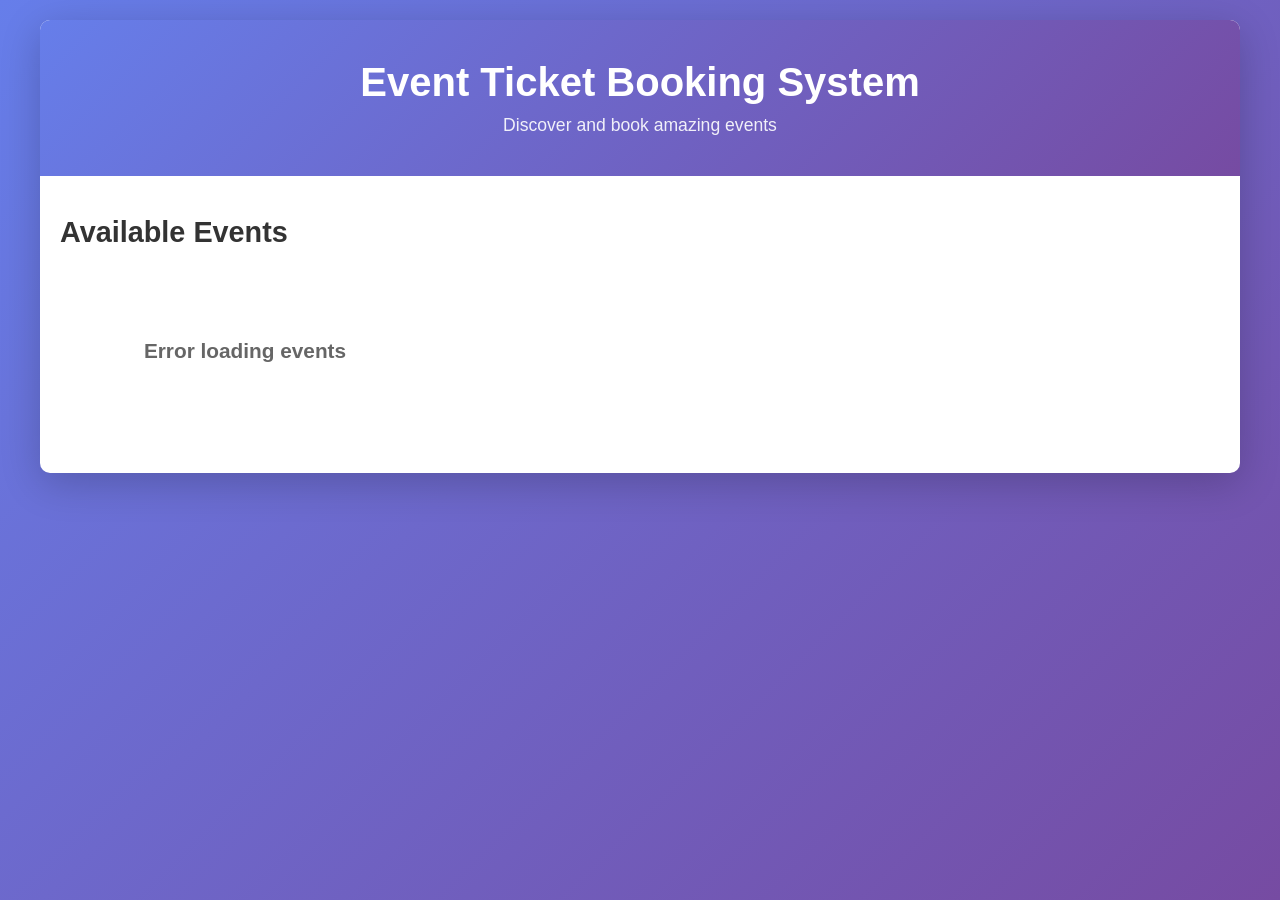
==== src/main/resources/static/index.html @ cb1bea50 "Not needed" ====
<!DOCTYPE html>
<html lang="en">
<head>
    <meta charset="UTF-8">
    <meta name="viewport" content="width=device-width, initial-scale=1.0">
    <title>Event Ticket Booking System</title>
    <link rel="stylesheet" href="styles.css">
</head>
<body>
    <div class="container">
        <header class="header">
            <h1>Event Ticket Booking System</h1>
            <p class="subtitle">Discover and book amazing events</p>
        </header>

<!--        <nav class="nav">-->
<!--            <button class="nav-btn active" onclick="showTab('events')">Events</button>-->
<!--            <button class="nav-btn" onclick="showTab('tickets')">Tickets</button>-->
<!--            <button class="nav-btn" onclick="showTab('bookings')">Bookings</button>-->
<!--        </nav>-->

        <!-- Events Section -->
        <section id="events" class="tab-content active">
            <h2>Available Events</h2>
            <div id="events-container" class="cards-grid">
                <div class="loader">Loading events...</div>
            </div>
        </section>

        <!-- Tickets Section -->
        <section id="tickets" class="tab-content" style="display: none;">
            <h2>All Tickets</h2>
            <div id="tickets-container" class="cards-grid">
                <div class="loader">Loading tickets...</div>
            </div>
        </section>

        <!-- Bookings Section -->
        <section id="bookings" class="tab-content" style="display: none;">
            <h2>Recent Bookings</h2>
            <div id="bookings-container" class="cards-grid">
                <div class="loader">Loading bookings...</div>
            </div>
        </section>
    </div>

    <script src="script.js"></script>
</body>
</html>
---- src/main/resources/static/styles.css ----
* {
    margin: 0;
    padding: 0;
    box-sizing: border-box;
}

body {
    font-family: 'Segoe UI', Tahoma, Geneva, Verdana, sans-serif;
    background: linear-gradient(135deg, #667eea 0%, #764ba2 100%);
    min-height: 100vh;
    padding: 20px;
}

.container {
    max-width: 1200px;
    margin: 0 auto;
    background: white;
    border-radius: 10px;
    box-shadow: 0 10px 40px rgba(0, 0, 0, 0.2);
    overflow: hidden;
}

.header {
    background: linear-gradient(135deg, #667eea 0%, #764ba2 100%);
    color: white;
    padding: 40px 20px;
    text-align: center;
}

.header h1 {
    font-size: 2.5em;
    margin-bottom: 10px;
    font-weight: 700;
}

.subtitle {
    font-size: 1.1em;
    opacity: 0.9;
}

.nav {
    display: flex;
    background: #f5f5f5;
    border-bottom: 1px solid #ddd;
    padding: 0;
    gap: 0;
}

.nav-btn {
    flex: 1;
    padding: 15px 20px;
    border: none;
    background: transparent;
    cursor: pointer;
    font-size: 1em;
    font-weight: 500;
    color: #666;
    border-bottom: 3px solid transparent;
    transition: all 0.3s ease;
}

.nav-btn:hover {
    background: #efefef;
}

.nav-btn.active {
    color: #667eea;
    border-bottom-color: #667eea;
    background: transparent;
}

.tab-content {
    padding: 40px 20px;
    animation: fadeIn 0.3s ease-in;
}

.tab-content h2 {
    color: #333;
    margin-bottom: 30px;
    font-size: 1.8em;
}

@keyframes fadeIn {
    from {
        opacity: 0;
    }
    to {
        opacity: 1;
    }
}

.cards-grid {
    display: grid;
    grid-template-columns: repeat(auto-fill, minmax(300px, 1fr));
    gap: 25px;
}

.card {
    padding: 20px;
    background: #f9f9f9;
    border: 1px solid #eee;
    border-radius: 8px;
    transition: all 0.3s ease;
    box-shadow: 0 2px 8px rgba(0, 0, 0, 0.1);
}

.card:hover {
    transform: translateY(-5px);
    box-shadow: 0 5px 20px rgba(0, 0, 0, 0.15);
    border-color: #667eea;
}

.card-header {
    display: flex;
    align-items: start;
    justify-content: space-between;
    margin-bottom: 15px;
}

.card-title {
    color: #333;
    font-size: 1.3em;
    font-weight: 600;
    margin-bottom: 5px;
    flex: 1;
}

.card-badge {
    display: inline-block;
    background: #667eea;
    color: white;
    padding: 4px 12px;
    border-radius: 20px;
    font-size: 0.85em;
    font-weight: 500;
    white-space: nowrap;
    margin-left: 10px;
}

.card-badge.available {
    background: #4caf50;
}

.card-badge.booked {
    background: #ff9800;
}

.card-badge.confirmed {
    background: #2196f3;
}

.card-description {
    color: #666;
    font-size: 0.95em;
    margin-bottom: 12px;
    line-height: 1.4;
}

.card-meta {
    display: flex;
    flex-direction: column;
    gap: 8px;
    margin-bottom: 15px;
    padding-top: 15px;
    border-top: 1px solid #eee;
}

.meta-item {
    display: flex;
    justify-content: space-between;
    font-size: 0.9em;
}

.meta-label {
    color: #999;
    font-weight: 500;
}

.meta-value {
    color: #333;
    font-weight: 600;
}

.price {
    font-size: 1.5em;
    color: #667eea;
    font-weight: 700;
    margin-top: 15px;
}

.location {
    color: #999;
    font-size: 0.9em;
    display: flex;
    align-items: center;
    gap: 5px;
}

.loader {
    text-align: center;
    padding: 40px;
    color: #999;
    font-size: 1.1em;
}

.empty-state {
    text-align: center;
    padding: 60px 20px;
    color: #999;
}

.empty-state h3 {
    font-size: 1.3em;
    margin-bottom: 10px;
    color: #666;
}

@media (max-width: 768px) {
    .header h1 {
        font-size: 1.8em;
    }

    .nav {
        flex-wrap: wrap;
    }

    .nav-btn {
        flex: 1 1 auto;
        min-width: 150px;
    }

    .cards-grid {
        grid-template-columns: 1fr;
    }

    .tab-content {
        padding: 20px;
    }
}
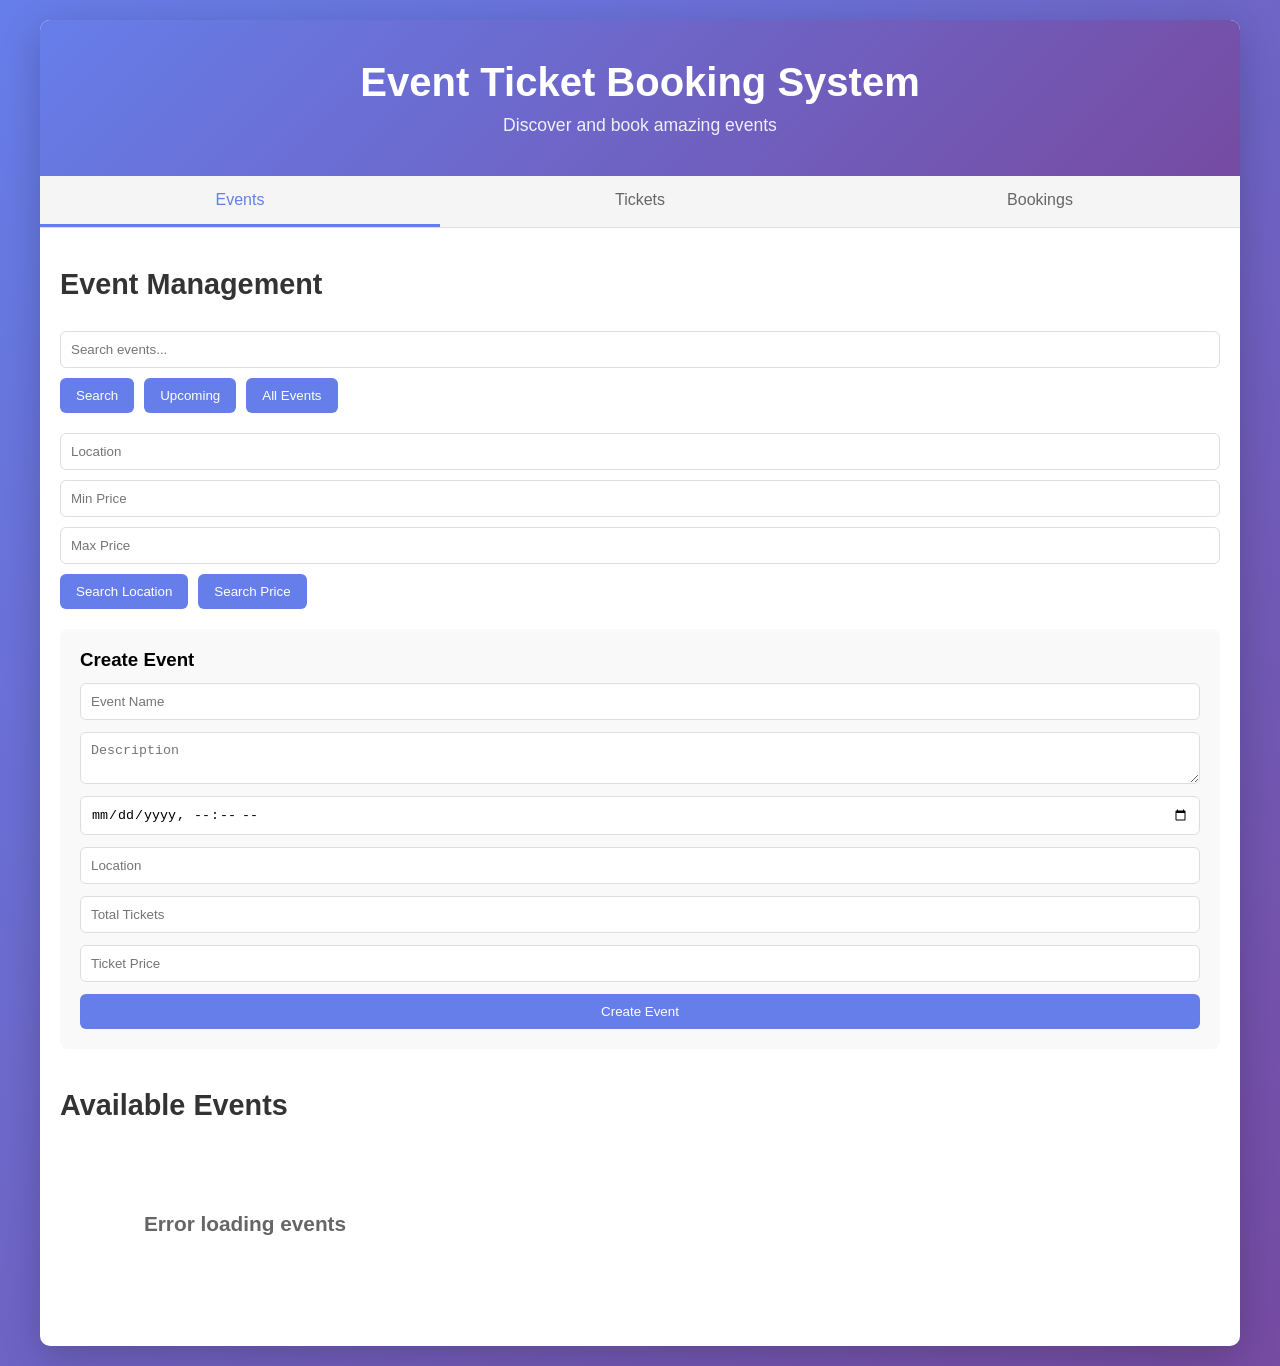
==== commit aa906626: "add event management UI for EventController testing" ====
--- a/src/main/resources/static/index.html
+++ b/src/main/resources/static/index.html
@@ -13,15 +13,57 @@
             <p class="subtitle">Discover and book amazing events</p>
         </header>
 
-<!--        <nav class="nav">-->
-<!--            <button class="nav-btn active" onclick="showTab('events')">Events</button>-->
-<!--            <button class="nav-btn" onclick="showTab('tickets')">Tickets</button>-->
-<!--            <button class="nav-btn" onclick="showTab('bookings')">Bookings</button>-->
-<!--        </nav>-->
+        <nav class="nav">
+            <button class="nav-btn active" onclick="showTab('events')">Events</button>
+            <button class="nav-btn" onclick="showTab('tickets')">Tickets</button>
+            <button class="nav-btn" onclick="showTab('bookings')">Bookings</button>
+        </nav>
 
         <!-- Events Section -->
+<!--        <section id="events" class="tab-content active">-->
+<!--            <h2>Available Events</h2>-->
+<!--            <div id="events-container" class="cards-grid">-->
+<!--                <div class="loader">Loading events...</div>-->
+<!--            </div>-->
+<!--        </section>-->
         <section id="events" class="tab-content active">
+
+            <h2>Event Management</h2>
+
+            <!-- Search Bar -->
+            <div class="controls">
+                <input type="text" id="keyword" placeholder="Search events..." />
+                <button onclick="searchEvents()">Search</button>
+                <button onclick="loadUpcomingEvents()">Upcoming</button>
+                <button onclick="loadEvents()">All Events</button>
+            </div>
+
+            <!-- Price Filter -->
+            <div class="controls">
+                <input type="text" id="locationSearch" placeholder="Location" />
+                <input type="number" id="minPrice" placeholder="Min Price" />
+                <input type="number" id="maxPrice" placeholder="Max Price" />
+
+                <button onclick="searchByLocation()">Search Location</button>
+                <button onclick="searchByPrice()">Search Price</button>
+            </div>
+
+            <!-- Create Event Form -->
+            <div class="form-container">
+                <h3>Create Event</h3>
+
+                <input type="text" id="eventName" placeholder="Event Name" />
+                <textarea id="eventDescription" placeholder="Description"></textarea>
+                <input type="datetime-local" id="eventDate" />
+                <input type="text" id="eventLocation" placeholder="Location" />
+                <input type="number" id="totalTickets" placeholder="Total Tickets" />
+                <input type="number" step="0.01" id="ticketPrice" placeholder="Ticket Price" />
+
+                <button onclick="createEvent()">Create Event</button>
+            </div>
+
             <h2>Available Events</h2>
+
             <div id="events-container" class="cards-grid">
                 <div class="loader">Loading events...</div>
             </div>
--- a/src/main/resources/static/styles.css
+++ b/src/main/resources/static/styles.css
@@ -238,3 +238,56 @@
     }
 }
 
+.controls {
+    display: flex;
+    gap: 10px;
+    margin-bottom: 20px;
+    flex-wrap: wrap;
+}
+
+.controls input,
+.form-container input,
+.form-container textarea {
+    padding: 10px;
+    border: 1px solid #ddd;
+    border-radius: 6px;
+    width: 100%;
+}
+
+.controls button,
+.form-container button,
+.card-actions button {
+    padding: 10px 16px;
+    border: none;
+    border-radius: 6px;
+    background: #667eea;
+    color: white;
+    cursor: pointer;
+    transition: 0.3s;
+}
+
+.controls button:hover,
+.form-container button:hover,
+.card-actions button:hover {
+    opacity: 0.9;
+}
+
+.form-container {
+    margin-bottom: 40px;
+    display: flex;
+    flex-direction: column;
+    gap: 12px;
+    background: #f9f9f9;
+    padding: 20px;
+    border-radius: 8px;
+}
+
+.card-actions {
+    display: flex;
+    gap: 10px;
+    margin-top: 15px;
+}
+
+.danger-btn {
+    background: #e53935 !important;
+}
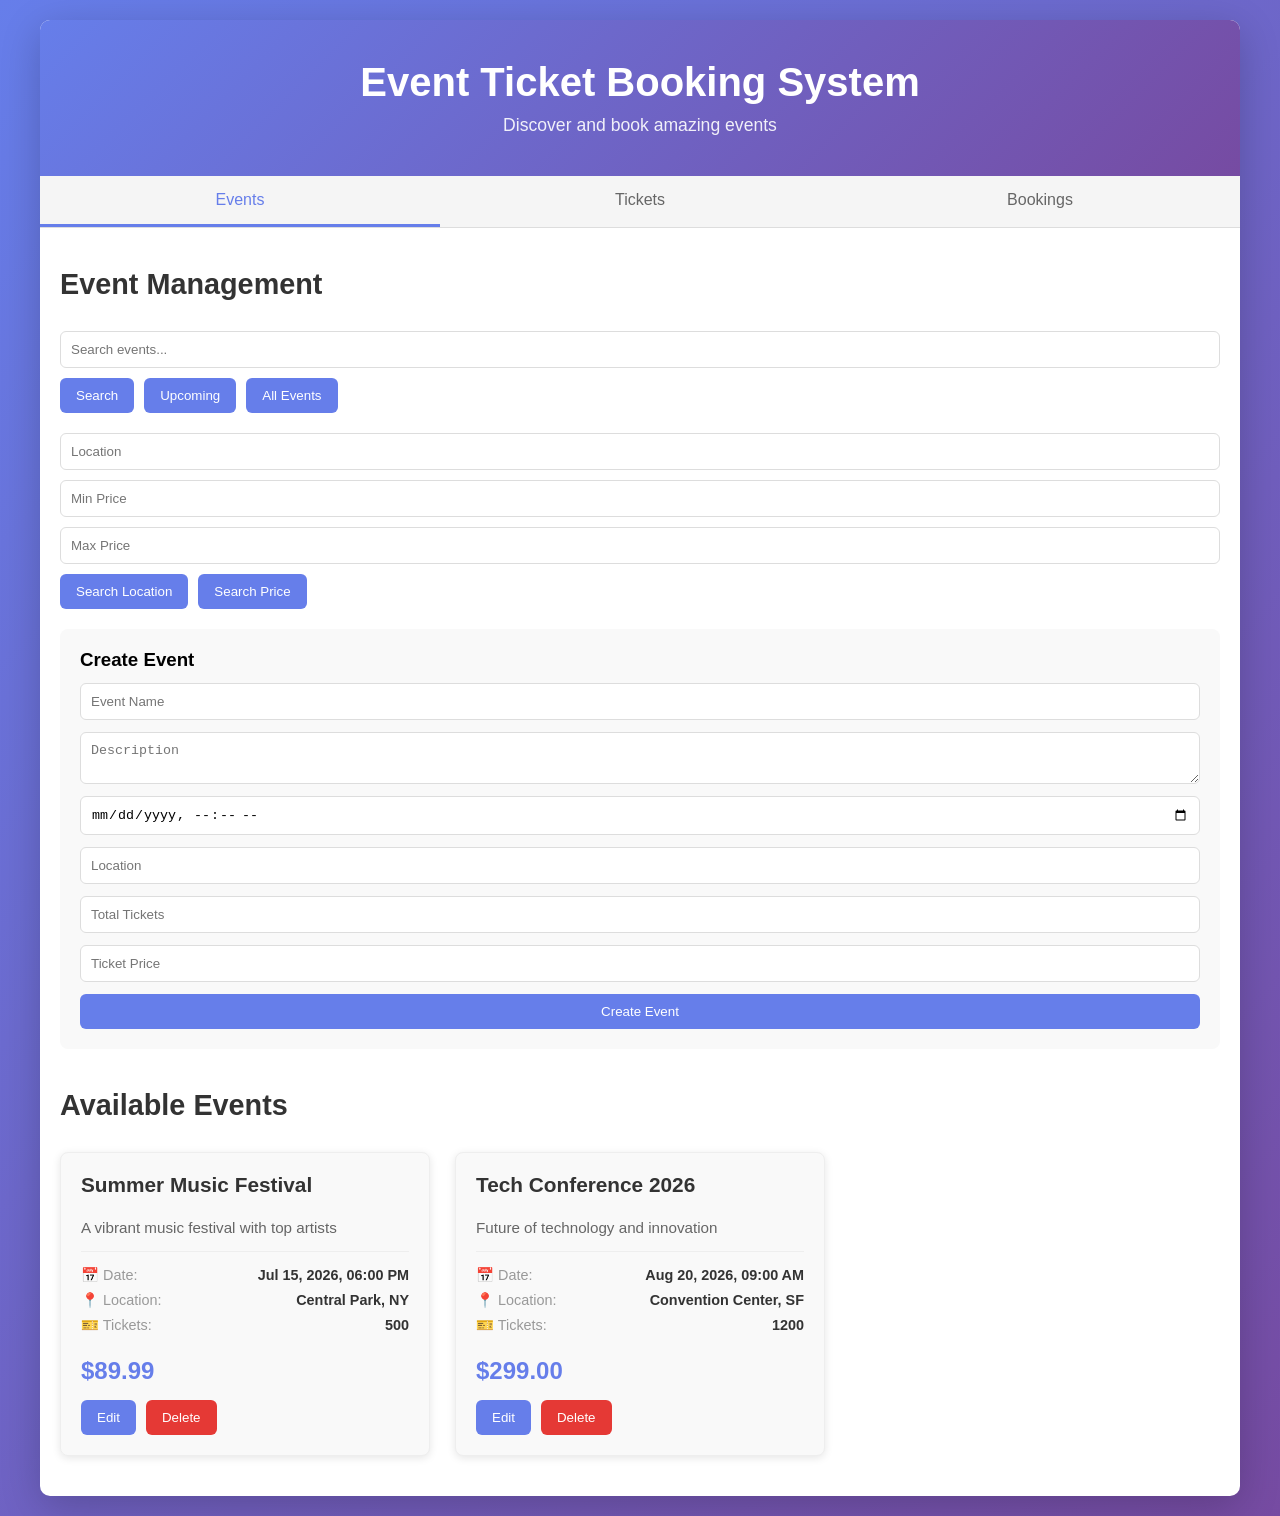
==== commit 97d5ded9: "display event after creation" ====
--- a/src/main/resources/static/index.html
+++ b/src/main/resources/static/index.html
@@ -20,12 +20,6 @@
         </nav>
 
         <!-- Events Section -->
-<!--        <section id="events" class="tab-content active">-->
-<!--            <h2>Available Events</h2>-->
-<!--            <div id="events-container" class="cards-grid">-->
-<!--                <div class="loader">Loading events...</div>-->
-<!--            </div>-->
-<!--        </section>-->
         <section id="events" class="tab-content active">
 
             <h2>Event Management</h2>
@@ -59,7 +53,7 @@
                 <input type="number" id="totalTickets" placeholder="Total Tickets" />
                 <input type="number" step="0.01" id="ticketPrice" placeholder="Ticket Price" />
 
-                <button onclick="createEvent()">Create Event</button>
+                <button onclick="createNewEvent()">Create Event</button>
             </div>
 
             <h2>Available Events</h2>
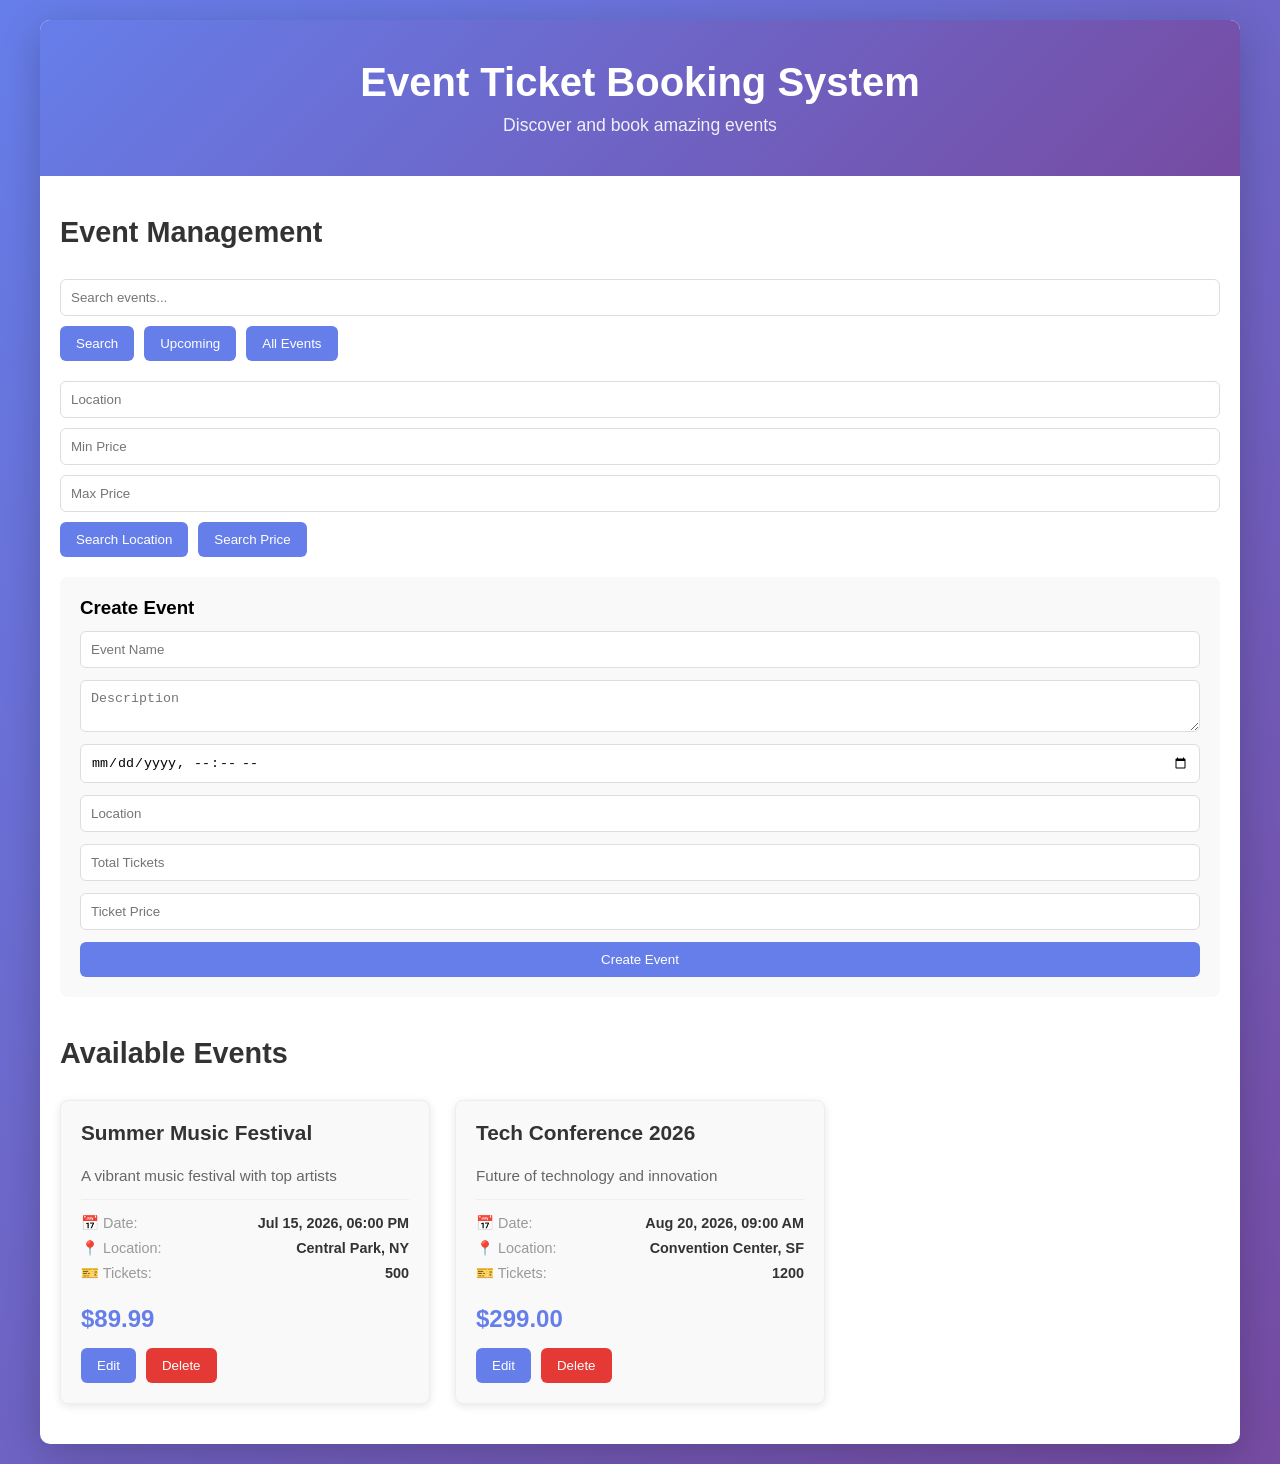
==== commit 48dc6dfd: "Merge remote-tracking branch 'origin/development' into development" ====
--- a/src/main/resources/static/index.html
+++ b/src/main/resources/static/index.html
@@ -13,11 +13,11 @@
             <p class="subtitle">Discover and book amazing events</p>
         </header>
 
-        <nav class="nav">
-            <button class="nav-btn active" onclick="showTab('events')">Events</button>
-            <button class="nav-btn" onclick="showTab('tickets')">Tickets</button>
-            <button class="nav-btn" onclick="showTab('bookings')">Bookings</button>
-        </nav>
+<!--        <nav class="nav">-->
+<!--            <button class="nav-btn active" onclick="showTab('events')">Events</button>-->
+<!--            <button class="nav-btn" onclick="showTab('tickets')">Tickets</button>-->
+<!--            <button class="nav-btn" onclick="showTab('bookings')">Bookings</button>-->
+<!--        </nav>-->
 
         <!-- Events Section -->
         <section id="events" class="tab-content active">
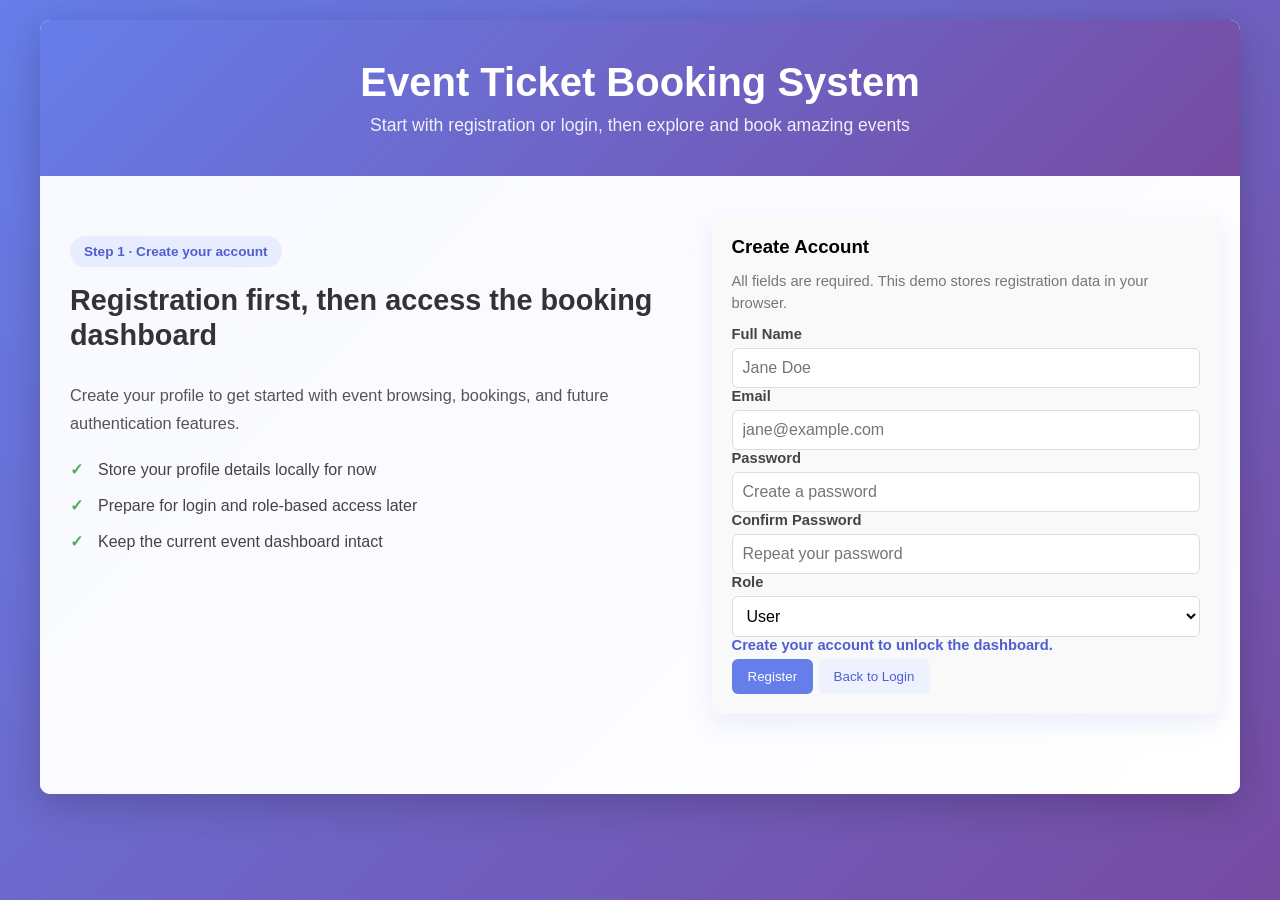
==== commit 92ed5b4e: "feat(auth): add backend route protection and default email login flow - protect /api/events, /api/ti" ====
--- a/src/main/resources/static/index.html
+++ b/src/main/resources/static/index.html
@@ -10,19 +10,118 @@
     <div class="container">
         <header class="header">
             <h1>Event Ticket Booking System</h1>
-            <p class="subtitle">Discover and book amazing events</p>
+            <p class="subtitle">Start with registration or login, then explore and book amazing events</p>
         </header>
 
-<!--        <nav class="nav">-->
-<!--            <button class="nav-btn active" onclick="showTab('events')">Events</button>-->
-<!--            <button class="nav-btn" onclick="showTab('tickets')">Tickets</button>-->
-<!--            <button class="nav-btn" onclick="showTab('bookings')">Bookings</button>-->
-<!--        </nav>-->
+        <section id="login" class="tab-content auth-content" style="display: none;">
+            <div class="auth-grid">
+                <div class="auth-intro">
+                    <span class="auth-pill">Step 1 · Sign in</span>
+                    <h2>Welcome back</h2>
+                    <p>
+                        Use your existing account to return to the booking dashboard, or switch back to registration if you’re new.
+                    </p>
+                    <ul class="feature-list">
+                        <li>Access your saved browser account</li>
+                        <li>Continue where you left off</li>
+                        <li>Switch back to registration anytime</li>
+                    </ul>
+                </div>
+
+                <div class="form-container auth-card">
+                    <h3>Login</h3>
+                    <p class="form-note">Use the email and password you registered with in this browser.</p>
+
+                    <form id="login-form" onsubmit="handleLogin(event)">
+                        <div class="form-group">
+                            <label for="loginEmail">Email</label>
+                            <input type="email" id="loginEmail" placeholder="jane@example.com" autocomplete="email" />
+                        </div>
+
+                        <div class="form-group">
+                            <label for="loginPassword">Password</label>
+                            <input type="password" id="loginPassword" placeholder="Your password" autocomplete="current-password" />
+                        </div>
+
+                        <div id="login-message" class="form-message" aria-live="polite"></div>
+
+                        <button type="submit">Login</button>
+                        <button type="button" class="secondary-btn" onclick="showRegistration()">
+                            Back to Registration
+                        </button>
+                    </form>
+                </div>
+            </div>
+        </section>
+
+        <section id="register" class="tab-content auth-content active">
+            <div class="auth-grid">
+                <div class="auth-intro">
+                    <span class="auth-pill">Step 1 · Create your account</span>
+                    <h2>Registration first, then access the booking dashboard</h2>
+                    <p>
+                        Create your profile to get started with event browsing, bookings, and future authentication features.
+                    </p>
+                    <ul class="feature-list">
+                        <li>Store your profile details locally for now</li>
+                        <li>Prepare for login and role-based access later</li>
+                        <li>Keep the current event dashboard intact</li>
+                    </ul>
+                </div>
+
+                <div class="form-container auth-card">
+                    <h3>Create Account</h3>
+                    <p class="form-note">All fields are required. This demo stores registration data in your browser.</p>
+
+                    <form id="register-form" onsubmit="handleRegistration(event)">
+                        <div class="form-group">
+                            <label for="fullName">Full Name</label>
+                            <input type="text" id="fullName" placeholder="Jane Doe" autocomplete="name" />
+                        </div>
+
+                        <div class="form-group">
+                            <label for="email">Email</label>
+                            <input type="email" id="email" placeholder="jane@example.com" autocomplete="email" />
+                        </div>
+
+                        <div class="form-group">
+                            <label for="password">Password</label>
+                            <input type="password" id="password" placeholder="Create a password" autocomplete="new-password" />
+                        </div>
+
+                        <div class="form-group">
+                            <label for="confirmPassword">Confirm Password</label>
+                            <input type="password" id="confirmPassword" placeholder="Repeat your password" autocomplete="new-password" />
+                        </div>
+
+                        <div class="form-group">
+                            <label for="role">Role</label>
+                            <select id="role">
+                                <option value="USER">User</option>
+                                <option value="ADMIN">Admin</option>
+                            </select>
+                        </div>
+
+                        <div id="registration-message" class="form-message" aria-live="polite"></div>
+
+                        <button type="submit">Register</button>
+                        <button type="button" class="secondary-btn" onclick="showLogin()">
+                            Back to Login
+                        </button>
+                        <button type="button" class="secondary-btn" id="dashboard-button" onclick="showDashboard()" style="display: none;">
+                            Go to Dashboard
+                        </button>
+                    </form>
+                </div>
+            </div>
+        </section>
 
         <!-- Events Section -->
-        <section id="events" class="tab-content active">
-
-            <h2>Event Management</h2>
+        <section id="events" class="tab-content" style="display: none;">
+            <div class="section-head">
+                <h2>Event Management</h2>
+                <button class="secondary-btn" type="button" onclick="logoutUser()">Logout</button>
+            </div>
 
             <!-- Search Bar -->
             <div class="controls">
--- a/src/main/resources/static/styles.css
+++ b/src/main/resources/static/styles.css
@@ -74,10 +74,106 @@
     animation: fadeIn 0.3s ease-in;
 }
 
+.auth-content {
+    background: linear-gradient(135deg, #f8f9ff 0%, #ffffff 100%);
+}
+
+.auth-grid {
+    display: grid;
+    grid-template-columns: minmax(280px, 1.1fr) minmax(320px, 0.9fr);
+    gap: 30px;
+    align-items: start;
+}
+
+.auth-intro {
+    padding: 20px 10px;
+}
+
+.auth-pill {
+    display: inline-block;
+    background: #e8ecff;
+    color: #4f5fd1;
+    border-radius: 999px;
+    padding: 8px 14px;
+    font-size: 0.85em;
+    font-weight: 600;
+    margin-bottom: 16px;
+}
+
+.auth-intro h2 {
+    color: #222;
+    font-size: 2.1em;
+    line-height: 1.2;
+    margin-bottom: 16px;
+}
+
+.auth-intro p {
+    color: #555;
+    font-size: 1.02em;
+    line-height: 1.7;
+    margin-bottom: 20px;
+}
+
+.feature-list {
+    list-style: none;
+    display: grid;
+    gap: 12px;
+}
+
+.feature-list li {
+    color: #444;
+    padding-left: 28px;
+    position: relative;
+    line-height: 1.5;
+}
+
+.feature-list li::before {
+    content: '✓';
+    position: absolute;
+    left: 0;
+    top: 0;
+    color: #4caf50;
+    font-weight: 700;
+}
+
+.auth-card {
+    box-shadow: 0 10px 25px rgba(102, 126, 234, 0.12);
+}
+
+.form-note {
+    color: #777;
+    font-size: 0.92em;
+    line-height: 1.5;
+}
+
+.form-group {
+    display: flex;
+    flex-direction: column;
+    gap: 6px;
+}
+
+.form-group label {
+    color: #444;
+    font-size: 0.92em;
+    font-weight: 600;
+}
+
 .tab-content h2 {
     color: #333;
     margin-bottom: 30px;
     font-size: 1.8em;
+}
+
+.section-head {
+    display: flex;
+    justify-content: space-between;
+    align-items: center;
+    gap: 16px;
+    margin-bottom: 30px;
+}
+
+.section-head h2 {
+    margin-bottom: 0;
 }
 
 @keyframes fadeIn {
@@ -247,11 +343,14 @@
 
 .controls input,
 .form-container input,
-.form-container textarea {
+.form-container textarea,
+.form-container select {
     padding: 10px;
     border: 1px solid #ddd;
     border-radius: 6px;
     width: 100%;
+    font: inherit;
+    background: #fff;
 }
 
 .controls button,
@@ -291,3 +390,44 @@
 .danger-btn {
     background: #e53935 !important;
 }
+
+.secondary-btn {
+    background: #eef2ff !important;
+    color: #4f5fd1 !important;
+}
+
+.secondary-btn:hover {
+    background: #e1e7ff !important;
+}
+
+.form-message {
+    min-height: 22px;
+    font-size: 0.92em;
+    font-weight: 600;
+}
+
+.form-message.info {
+    color: #4f5fd1;
+}
+
+.form-message.success {
+    color: #2e7d32;
+}
+
+.form-message.error {
+    color: #c62828;
+}
+
+@media (max-width: 900px) {
+    .auth-grid {
+        grid-template-columns: 1fr;
+    }
+}
+
+@media (max-width: 768px) {
+    .section-head {
+        flex-direction: column;
+        align-items: stretch;
+    }
+}
+
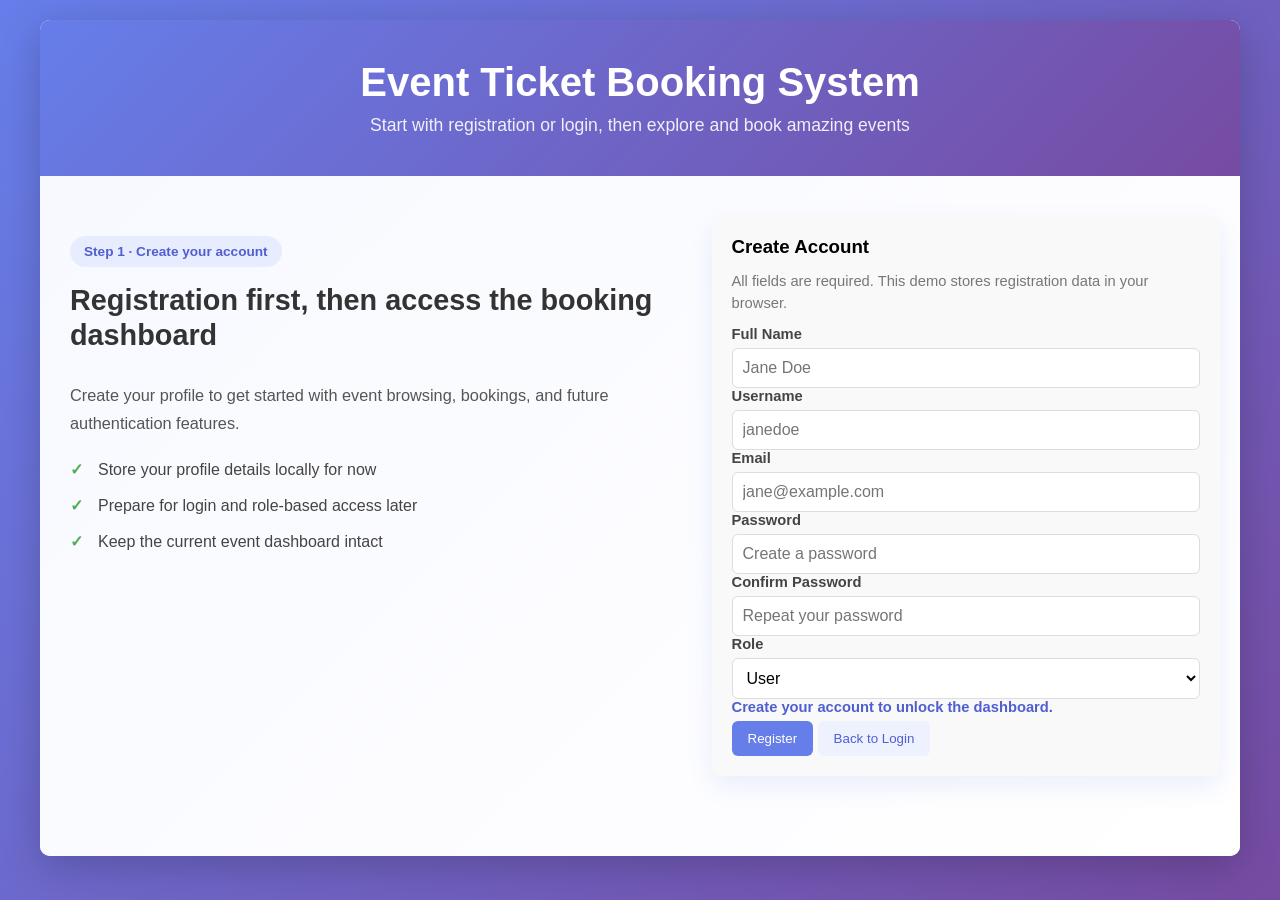
==== commit 253b124c: "Registration & Login Added Username field to registration. Registration now validates username forma" ====
--- a/src/main/resources/static/index.html
+++ b/src/main/resources/static/index.html
@@ -11,7 +11,22 @@
         <header class="header">
             <h1>Event Ticket Booking System</h1>
             <p class="subtitle">Start with registration or login, then explore and book amazing events</p>
+            <button id="logged-in-user" class="logged-in-user" type="button" style="display: none;" onclick="toggleUserProfile()"></button>
         </header>
+
+        <section id="user-profile-panel" class="user-profile-panel" style="display: none;">
+            <div class="user-profile-head">
+                <h3>My Profile</h3>
+                <button type="button" class="secondary-btn" onclick="closeUserProfile()">Close</button>
+            </div>
+            <div class="user-profile-grid">
+                <div><span class="profile-label">Full Name</span><span id="profile-fullName" class="profile-value">-</span></div>
+                <div><span class="profile-label">Username</span><span id="profile-username" class="profile-value">-</span></div>
+                <div><span class="profile-label">Email</span><span id="profile-email" class="profile-value">-</span></div>
+                <div><span class="profile-label">Role</span><span id="profile-role" class="profile-value">-</span></div>
+                <div><span class="profile-label">Registered</span><span id="profile-createdAt" class="profile-value">-</span></div>
+            </div>
+        </section>
 
         <section id="login" class="tab-content auth-content" style="display: none;">
             <div class="auth-grid">
@@ -30,12 +45,12 @@
 
                 <div class="form-container auth-card">
                     <h3>Login</h3>
-                    <p class="form-note">Use the email and password you registered with in this browser.</p>
+                    <p class="form-note">Use your username or email with your password.</p>
 
                     <form id="login-form" onsubmit="handleLogin(event)">
                         <div class="form-group">
-                            <label for="loginEmail">Email</label>
-                            <input type="email" id="loginEmail" placeholder="jane@example.com" autocomplete="email" />
+                            <label for="loginIdentifier">Username or Email</label>
+                            <input type="text" id="loginIdentifier" placeholder="janedoe or jane@example.com" autocomplete="username" />
                         </div>
 
                         <div class="form-group">
@@ -80,6 +95,11 @@
                         </div>
 
                         <div class="form-group">
+                            <label for="username">Username</label>
+                            <input type="text" id="username" placeholder="janedoe" autocomplete="username" />
+                        </div>
+
+                        <div class="form-group">
                             <label for="email">Email</label>
                             <input type="email" id="email" placeholder="jane@example.com" autocomplete="email" />
                         </div>
@@ -120,7 +140,12 @@
         <section id="events" class="tab-content" style="display: none;">
             <div class="section-head">
                 <h2>Event Management</h2>
-                <button class="secondary-btn" type="button" onclick="logoutUser()">Logout</button>
+                <div class="controls">
+                    <button type="button" onclick="showSection('events')">Events</button>
+                    <button type="button" onclick="showSection('tickets')">Tickets</button>
+                    <button type="button" onclick="showSection('bookings')">My Bookings</button>
+                    <button class="secondary-btn" type="button" onclick="logoutUser()">Logout</button>
+                </div>
             </div>
 
             <!-- Search Bar -->
@@ -164,7 +189,15 @@
 
         <!-- Tickets Section -->
         <section id="tickets" class="tab-content" style="display: none;">
-            <h2>All Tickets</h2>
+            <div class="section-head">
+                <h2>All Tickets</h2>
+                <div class="controls">
+                    <button type="button" onclick="showSection('events')">Events</button>
+                    <button type="button" onclick="showSection('tickets')">Tickets</button>
+                    <button type="button" onclick="showSection('bookings')">My Bookings</button>
+                    <button class="secondary-btn" type="button" onclick="logoutUser()">Logout</button>
+                </div>
+            </div>
             <div id="tickets-container" class="cards-grid">
                 <div class="loader">Loading tickets...</div>
             </div>
@@ -172,7 +205,15 @@
 
         <!-- Bookings Section -->
         <section id="bookings" class="tab-content" style="display: none;">
-            <h2>Recent Bookings</h2>
+            <div class="section-head">
+                <h2>My Bookings</h2>
+                <div class="controls">
+                    <button type="button" onclick="showSection('events')">Events</button>
+                    <button type="button" onclick="showSection('tickets')">Tickets</button>
+                    <button type="button" onclick="showSection('bookings')">My Bookings</button>
+                    <button class="secondary-btn" type="button" onclick="logoutUser()">Logout</button>
+                </div>
+            </div>
             <div id="bookings-container" class="cards-grid">
                 <div class="loader">Loading bookings...</div>
             </div>
--- a/src/main/resources/static/styles.css
+++ b/src/main/resources/static/styles.css
@@ -36,6 +36,57 @@
 .subtitle {
     font-size: 1.1em;
     opacity: 0.9;
+}
+
+.logged-in-user {
+    margin-top: 12px;
+    display: inline-block;
+    font-size: 0.95em;
+    background: rgba(255, 255, 255, 0.2);
+    border: 1px solid rgba(255, 255, 255, 0.35);
+    border-radius: 999px;
+    padding: 6px 12px;
+    color: #fff;
+    cursor: pointer;
+}
+
+.user-profile-panel {
+    margin: 18px 20px 0;
+    padding: 16px;
+    border: 1px solid #dfe3ff;
+    border-radius: 10px;
+    background: #f8f9ff;
+}
+
+.user-profile-head {
+    display: flex;
+    justify-content: space-between;
+    align-items: center;
+    margin-bottom: 12px;
+}
+
+.user-profile-head h3 {
+    margin: 0;
+    color: #2e3a8c;
+}
+
+.user-profile-grid {
+    display: grid;
+    grid-template-columns: repeat(auto-fit, minmax(180px, 1fr));
+    gap: 12px;
+}
+
+.profile-label {
+    display: block;
+    font-size: 0.82em;
+    color: #666;
+    margin-bottom: 4px;
+}
+
+.profile-value {
+    display: block;
+    font-weight: 600;
+    color: #222;
 }
 
 .nav {
@@ -431,3 +482,12 @@
     }
 }
 
+.status-available {
+    color: green;
+    font-weight: bold;
+}
+
+.status-booked {
+    color: red;
+    font-weight: bold;
+}
